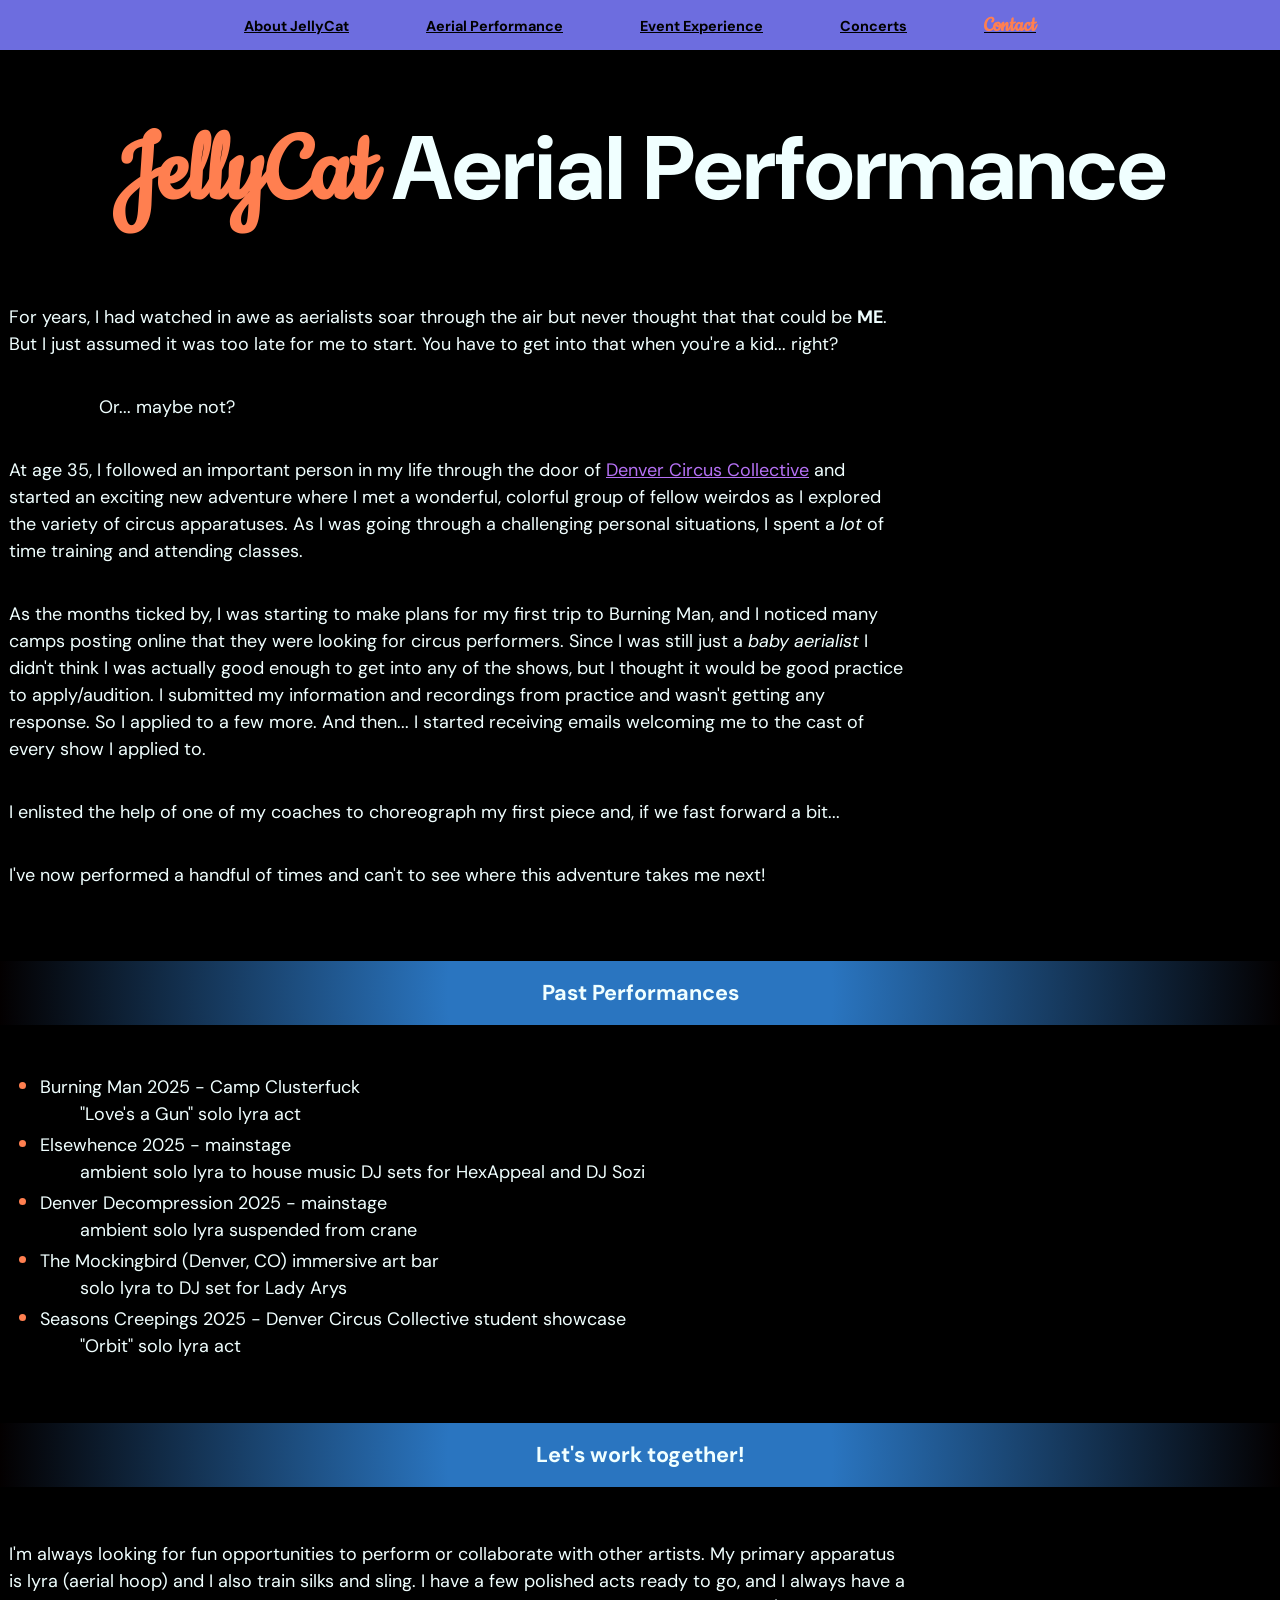
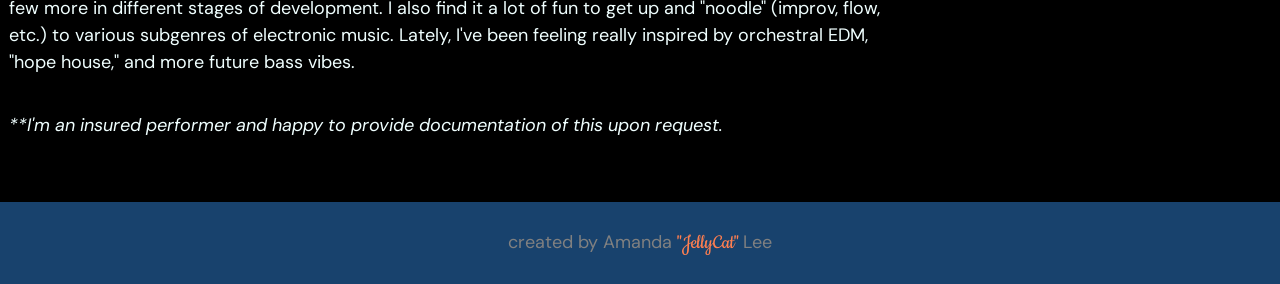
==== aerial.html @ fda6d0ae "changed aboutme.html to index.html" ====
<!DOCTYPE html>
<html lang="en">
<head>
    <meta charset="UTF-8">
    <meta name="viewport" content="width=device-width, initial-scale=1.0">
    <link rel="stylesheet" href="style.css">
    <link rel="preconnect" href="https://fonts.googleapis.com">
    <link rel="preconnect" href="https://fonts.gstatic.com" crossorigin>
    <link href="https://fonts.googleapis.com/css2?family=DM+Sans:ital,opsz,wght@0,9..40,100..1000;1,9..40,100..1000&display=swap" rel="stylesheet">
    <link rel="preconnect" href="https://fonts.googleapis.com">
    <link rel="preconnect" href="https://fonts.gstatic.com" crossorigin>
    <link href="https://fonts.googleapis.com/css2?family=Cookie&display=swap" rel="stylesheet">
    <title>JellyCat | Aerial/title></title>
</head>
<body>
    <header>
        <nav>
            <a href="./index.html">About JellyCat</a>
            <a href="./aerial.html">Aerial Performance</a>
            <a href="./events.html">Event Experience</a>
            <a href="./shows.html">Concerts</a>
            <a href="./contactme.html""><span>Contact</span></a>
        </nav>
    </header>
<main>
    <h1><span>JellyCat</span> Aerial Performance</h1>

    <p>For years, I had watched in awe as aerialists soar through the air but never thought that that could be <strong>ME</strong>. But I just assumed it was too late for me to start. You have to get into that when you're a kid... right?</p>
    <p style="text-indent:5rem">Or... maybe not?</p>
    <p>At age 35, I followed an important person in my life through the door of <a href="https://www.circuscollective.com/" target="_blank">Denver Circus Collective</a> and started an exciting new adventure where I met a wonderful, colorful group of fellow weirdos as I explored the variety of circus apparatuses. As I was going through a challenging personal situations, I spent a <em>lot</em> of time training and attending classes.</p>
    <p>As the months ticked by, I was starting to make plans for my first trip to Burning Man, and I noticed many camps posting online that they were looking for circus performers. Since I was still just a <em>baby aerialist</em> I didn't think I was actually good enough to get into any of the shows, but I thought it would be good practice to apply/audition. I submitted my information and recordings from practice and wasn't getting any response. So I applied to a few more. And then... I started receiving emails welcoming me to the cast of every show I applied to.</p>
    <p>I enlisted the help of one of my coaches to choreograph my first piece and, if we fast forward a bit...</p>
    <p>I've now performed a handful of times and can't to see where this adventure takes me next!</p>
    
    <custom-head>Past Performances</custom-head>
    <ul>
        <li>Burning Man 2025 - Camp Clusterfuck</li>
            <ul>"Love's a Gun" solo lyra act</ul>
        <li>Elsewhence 2025 - mainstage</li>
            <ul>ambient solo lyra to house music DJ sets for HexAppeal and DJ Sozi</ul>
        <li>Denver Decompression 2025 - mainstage</li>
            <ul>ambient solo lyra suspended from crane</ul>
        <li>The Mockingbird (Denver, CO) immersive art bar</li>
            <ul>solo lyra to DJ set for Lady Arys</ul>
        <li>Seasons Creepings 2025 - Denver Circus Collective student showcase</li>
            <ul>"Orbit" solo lyra act</ul>
    </ul>

    <custom-head>Let's work together!</custom-head>
    <p>I'm always looking for fun opportunities to perform or collaborate with other artists. My primary apparatus is lyra (aerial hoop) and I also train silks and sling. I have a few polished acts ready to go, and I always have a few more in different stages of development. I also find it a lot of fun to get up and "noodle" (improv, flow, etc.) to various subgenres of electronic music. Lately, I've been feeling really inspired by orchestral EDM, "hope house," and more future bass vibes.</p>
    <p><em>**I'm an insured performer and happy to provide documentation of this upon request.</em></p>
</main>

<footer>
    <p>created by Amanda <span>"JellyCat" </span>Lee</p>
</footer>
</body>
</html>
---- style.css ----
html{
    background-color: black;
    color: azure;
    text-align: center;
    font-family:"DM Sans", Geneva, Verdana, sans-serif;
    font-size: 18px;
    box-sizing: border-box;
}

body{
    width: 100%;
    margin: 0;
}

header{
    background-color:hsl(240, 64%, 65%);
    color: azure;
    display: flex;
    flex-flow: row wrap;
    padding: 0.7rem 0;
    justify-content: center;
    align-items: space-around;
    font-family:"DM Sans", Geneva, Verdana, sans-serif;
    font-size: 1rem;
    width: 100%;
}

header span{
    font-size:1.3rem;
}

h1{
    text-align: center;
    font-size: 5rem;
}

h4{
    text-align: center;
    font-size: 1.2rem;
}

p{
    padding: 0.5rem;
    width: 70%;
    text-align: left;
    line-height: 1.5rem;
}

custom-head{
    text-align: center;
    background: #2A75C0;
    background: radial-gradient(circle, rgba(42, 117, 192, 1) 30%, rgba(3, 0, 0, 1) 100%);
    width: 100%;
    padding: 1rem 0;
    display: inline-block;
    font-weight: bold;
    font-size:larger;
    margin-top: 2.5rem;
    margin-bottom: 1.5rem;
}

table{
    border: 2px solid white;
    background-color:hsl(248, 33%, 35%);
    position:relative;
    left: 15%;
    width: 70%;
    padding: 0.5rem;
    margin-top: 1.2rem;
    margin-bottom: 1.6rem;
    line-height:1.5;
    border-radius: 3em;
    border-spacing: 0;
    vertical-align: middle;
    text-align: center;
    box-shadow: inset;
}

span{
    color:coral;
    font-family: "Cookie";
    font-size: larger;
}

ul{
    text-align: left;
    line-height: 1.5;
}

li::marker{
    color:coral;
    font-size: 1.2rem;
}

.upcoming{
    background: #c930c2;
    background: radial-gradient(circle, rgba(201, 48, 194, 1) 30%, rgba(3, 0, 0, 1) 100%);
}

#upcoming{
    background-color:hsl(218, 40%,40%);
}

.tableheading{
    font-weight: bold;
    font-size: 1.5rem;
    line-height: 2rem;
}

/* Link Styling */
nav a{
    margin: 0 2rem;
    font-size: 0.8rem;
    color:black;
    font-weight: bold;
}

nav a:hover{
    color:white;
}

.secondarynav a{
    color:hsl(248, 53%, 48%);
    font-weight:bold;
    font-size: 1.2rem;
    margin-bottom: 3rem;
    text-align: center;
    margin: 0 1.5rem 0 2.25rem}

a {
    color:hsl(271, 86%, 70%);
    text-decoration: underline;
}
a:hover{
    color: coral;
    text-decoration: none;
}

/* Form Styling */
input{
    width: 50%;
    padding: 0.75rem 1.2rem;
    margin: 0.5rem 0;
    box-sizing: border-box;
    border: 2px solid hsl(16, 100%, 66%);
    border-radius: 0.25rem;
    background-color: #d5d5f6;
}

textarea{
    width: 50%;
    padding: 0.75rem 1.2rem;
    margin: 0.5rem 0;
    box-sizing: border-box;
    border: 2px solid coral;
    border-radius: 0.25rem;
    background-color: hsl(240, 64%, 90%);
}

button{
    background-color: coral;
    color: white;
    font-size: large;
    border-radius: 0.5rem;
    padding: 0.5rem 1rem 0.5rem 1rem;
    border: none;
    cursor: pointer;
}

/* Footer Styling */
footer{
    display: inline-flex;
    justify-content: center;
    text-align: center;
    color: gray;
    margin: 2rem 0 0 0;
    padding: 0;
    background-color: hsl(210, 64%, 26%);
    width: 100%;
}

footer p{
    text-align: center;
}

/* @media only screen and (max-width:768px){
    p{
        text-align: center}
} */
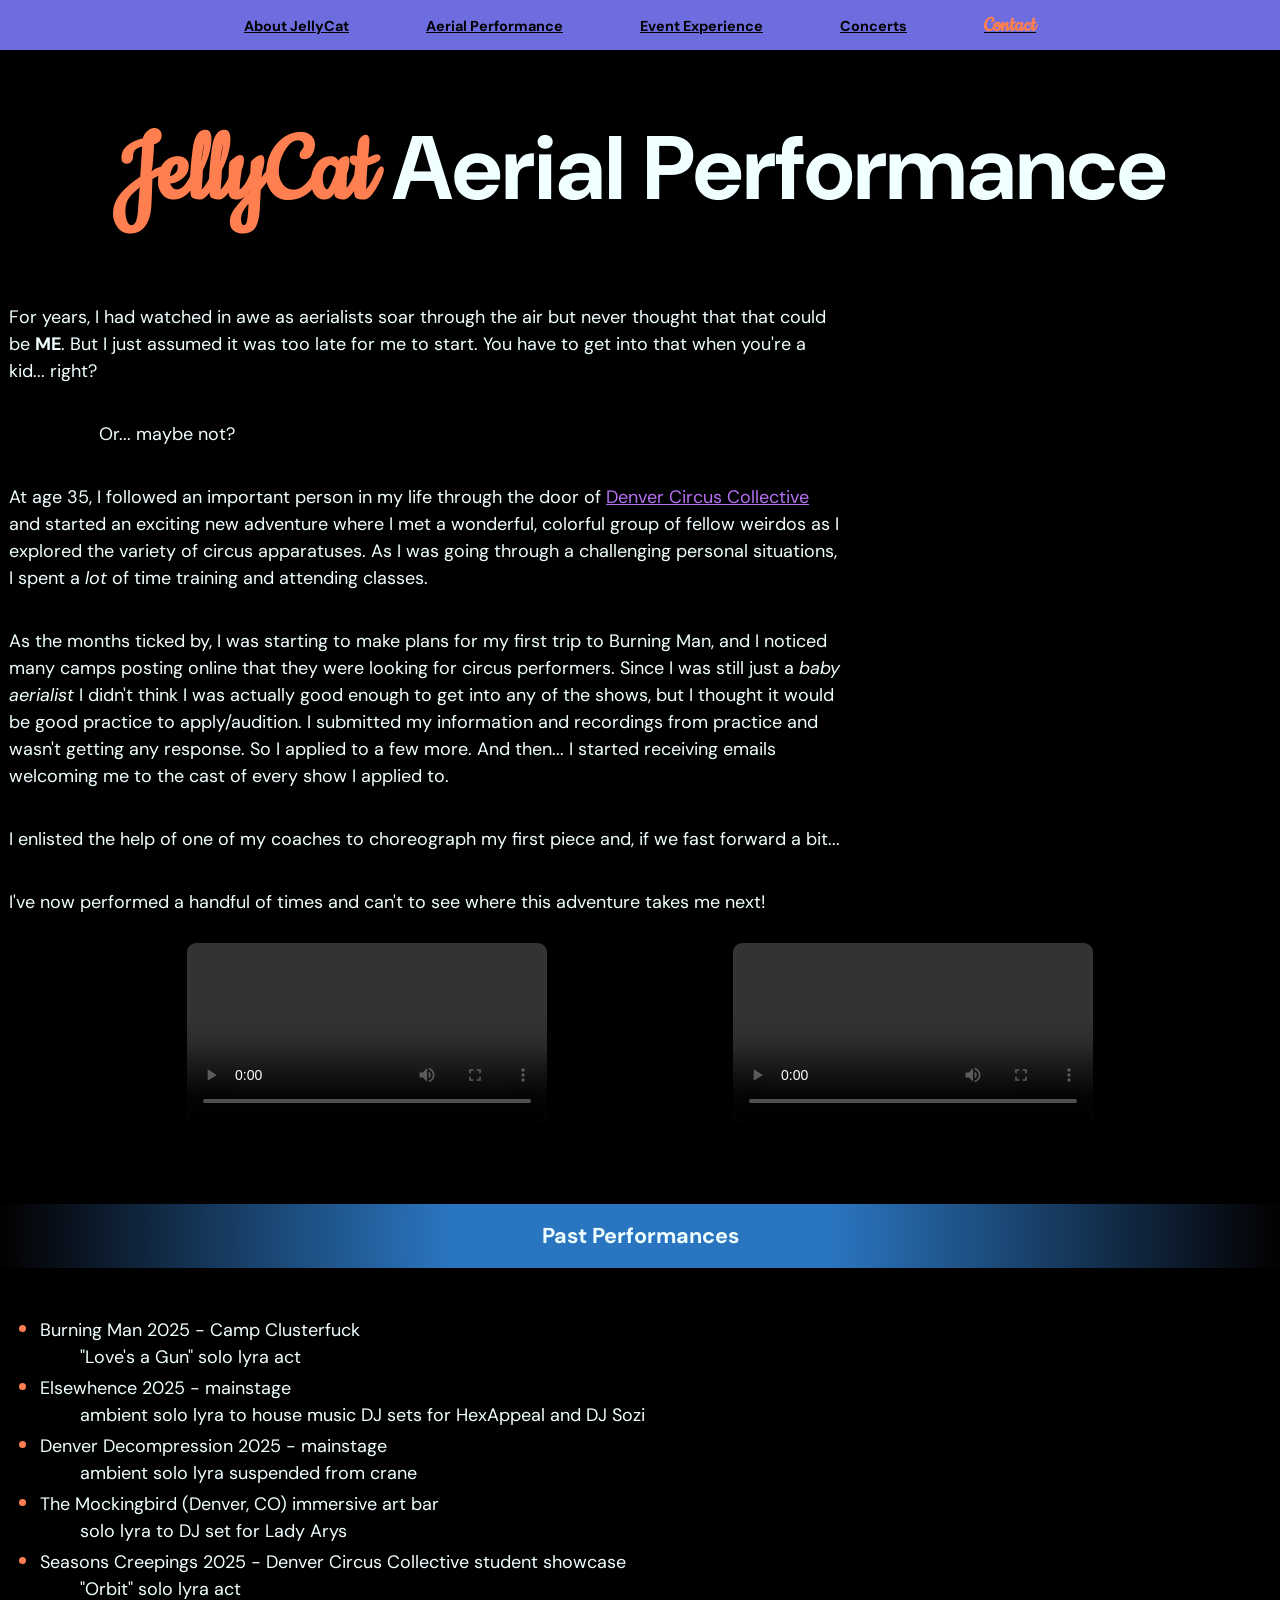
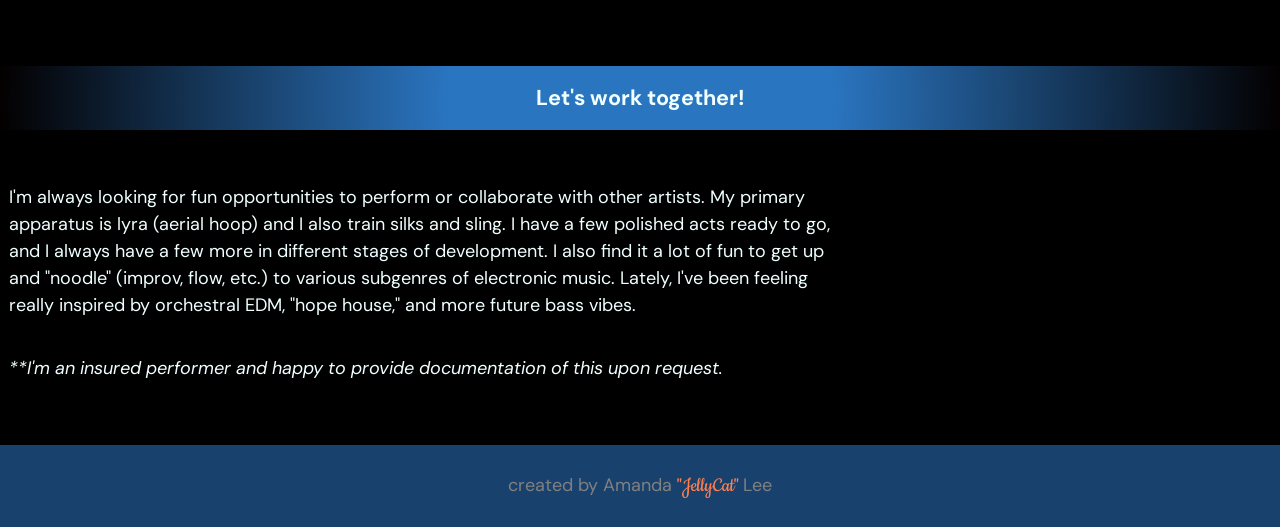
==== commit 2f8a7429: "upload jellycaticon.png and changed some CSS" ====
--- a/aerial.html
+++ b/aerial.html
@@ -10,7 +10,7 @@
     <link rel="preconnect" href="https://fonts.googleapis.com">
     <link rel="preconnect" href="https://fonts.gstatic.com" crossorigin>
     <link href="https://fonts.googleapis.com/css2?family=Cookie&display=swap" rel="stylesheet">
-    <title>JellyCat | Aerial/title></title>
+    <title>JellyCat | Aerial</title>
 </head>
 <body>
     <header>
@@ -31,7 +31,11 @@
     <p>As the months ticked by, I was starting to make plans for my first trip to Burning Man, and I noticed many camps posting online that they were looking for circus performers. Since I was still just a <em>baby aerialist</em> I didn't think I was actually good enough to get into any of the shows, but I thought it would be good practice to apply/audition. I submitted my information and recordings from practice and wasn't getting any response. So I applied to a few more. And then... I started receiving emails welcoming me to the cast of every show I applied to.</p>
     <p>I enlisted the help of one of my coaches to choreograph my first piece and, if we fast forward a bit...</p>
     <p>I've now performed a handful of times and can't to see where this adventure takes me next!</p>
-    
+    <div class="media">
+    <video controls src="https://drive.google.com/file/d/1CRTXk4Q0MbMvppc7LiObBzOSIE3KUD3l/view?usp=drive_link" alt="Seasons Creepings, DCC Student Showcase December 2025"></video>
+    <video controls src="https://drive.google.com/file/d/1o-ersolg9jruT3BYv-Esyh5R3SxmkYUt/view?usp=drive_link" alt="Love's A Gun, Burning Man 2025"></video>
+    </div>
+
     <custom-head>Past Performances</custom-head>
     <ul>
         <li>Burning Man 2025 - Camp Clusterfuck</li>
--- a/style.css
+++ b/style.css
@@ -5,6 +5,8 @@
     font-family:"DM Sans", Geneva, Verdana, sans-serif;
     font-size: 18px;
     box-sizing: border-box;
+    display: flex;
+    justify-content: space-evenly;
 }
 
 body{
@@ -41,7 +43,7 @@
 
 p{
     padding: 0.5rem;
-    width: 70%;
+    width: 65%;
     text-align: left;
     line-height: 1.5rem;
 }
@@ -76,6 +78,18 @@
     box-shadow: inset;
 }
 
+video{
+    width: 20rem;
+    border-radius: 0.5rem;
+    box-shadow: 0 4px 8px rgba(0,0,0,0.5);
+}
+
+.media{
+    display: flex;
+    justify-content: space-evenly;
+    margin-bottom: 2rem;
+}
+
 span{
     color:coral;
     font-family: "Cookie";
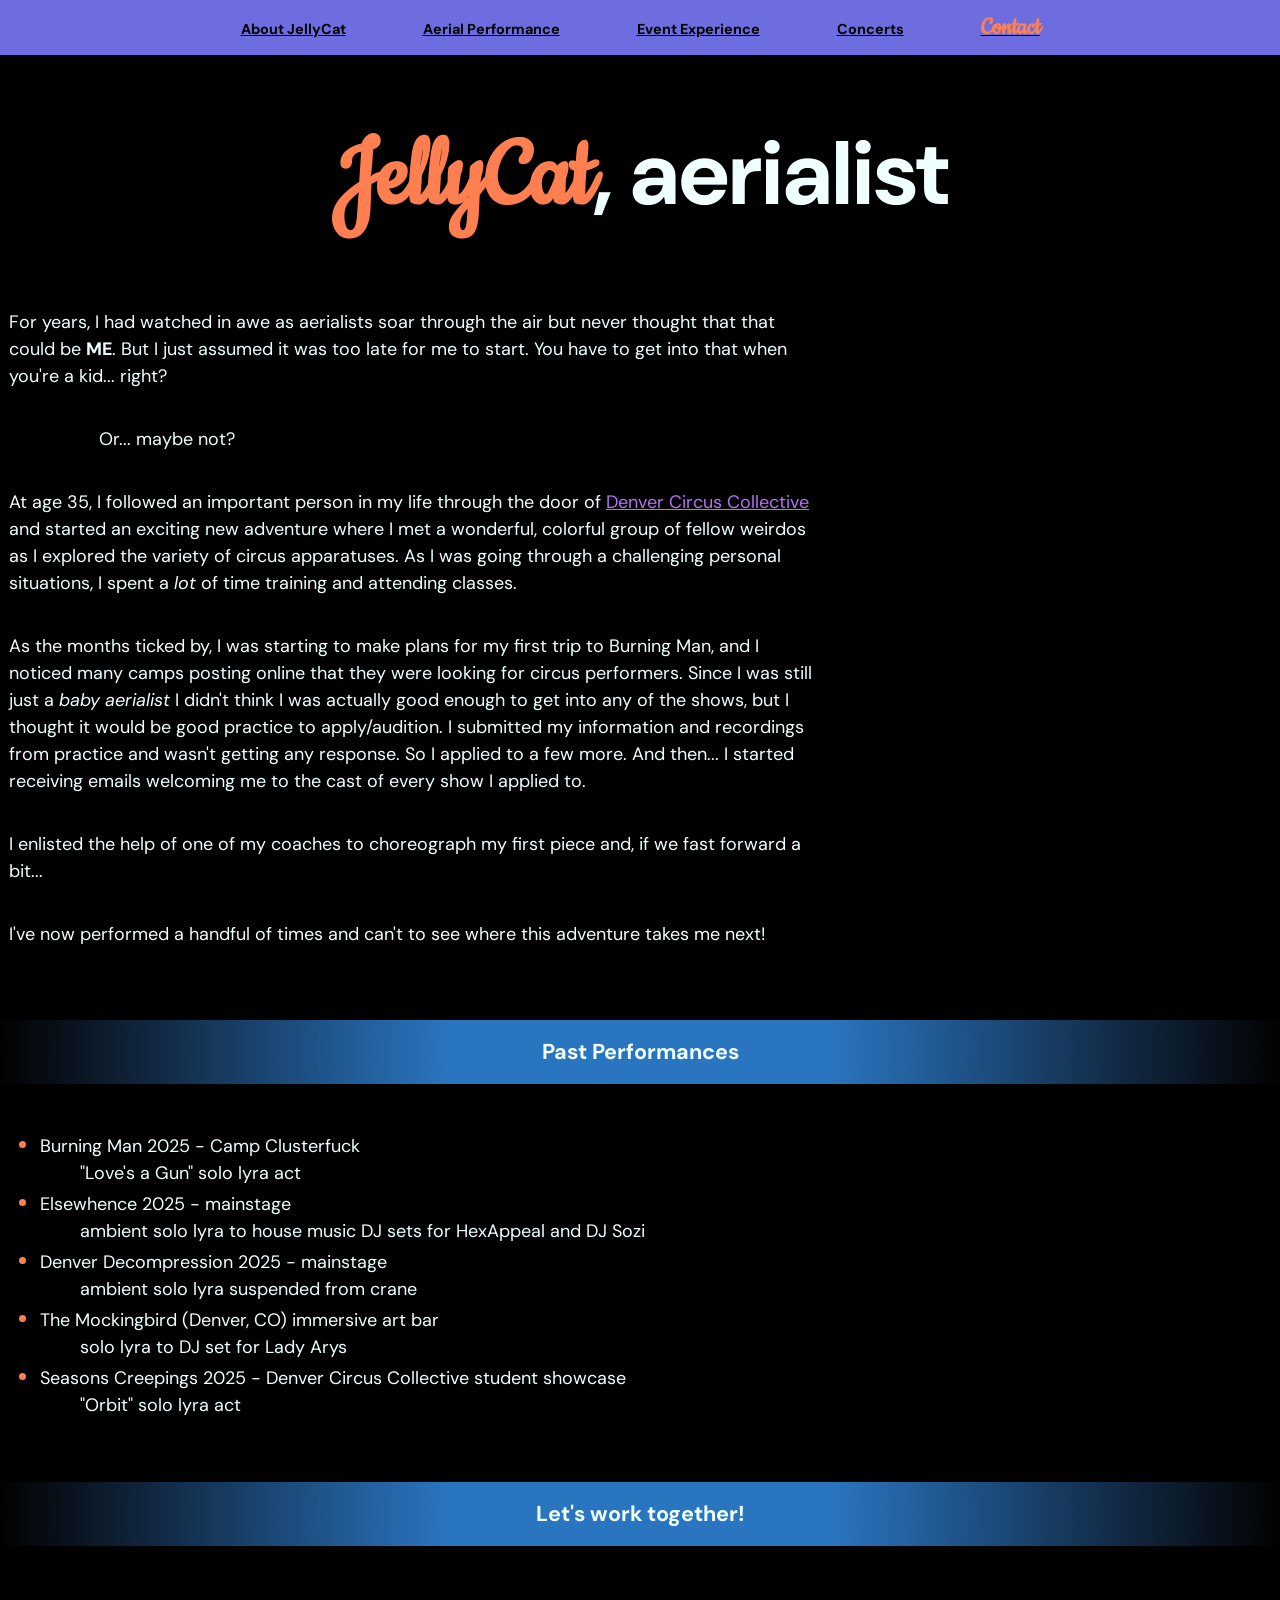
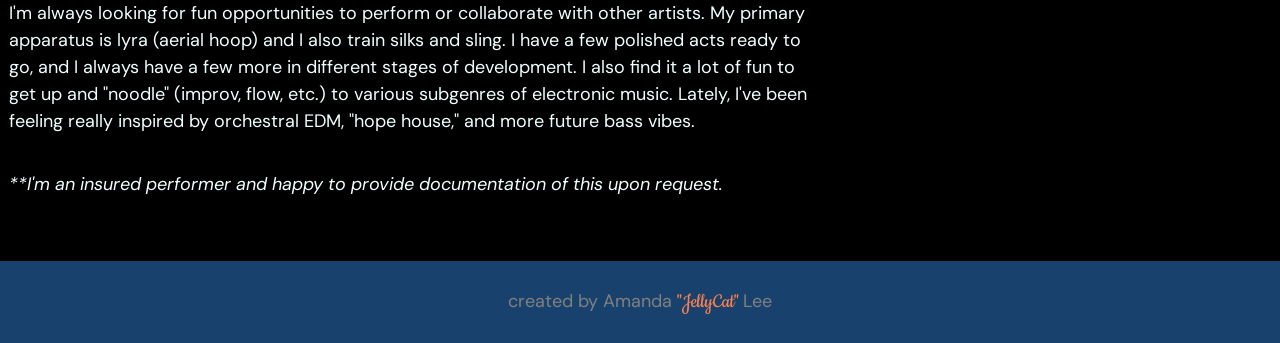
==== commit b143e7bb: "update shows.html and aerial.html, add css media query for small screens" ====
--- a/aerial.html
+++ b/aerial.html
@@ -23,7 +23,7 @@
         </nav>
     </header>
 <main>
-    <h1><span>JellyCat</span> Aerial Performance</h1>
+    <h1><span>JellyCat</span>, aerialist</h1>
 
     <p>For years, I had watched in awe as aerialists soar through the air but never thought that that could be <strong>ME</strong>. But I just assumed it was too late for me to start. You have to get into that when you're a kid... right?</p>
     <p style="text-indent:5rem">Or... maybe not?</p>
@@ -31,10 +31,6 @@
     <p>As the months ticked by, I was starting to make plans for my first trip to Burning Man, and I noticed many camps posting online that they were looking for circus performers. Since I was still just a <em>baby aerialist</em> I didn't think I was actually good enough to get into any of the shows, but I thought it would be good practice to apply/audition. I submitted my information and recordings from practice and wasn't getting any response. So I applied to a few more. And then... I started receiving emails welcoming me to the cast of every show I applied to.</p>
     <p>I enlisted the help of one of my coaches to choreograph my first piece and, if we fast forward a bit...</p>
     <p>I've now performed a handful of times and can't to see where this adventure takes me next!</p>
-    <div class="media">
-    <video controls src="https://drive.google.com/file/d/1CRTXk4Q0MbMvppc7LiObBzOSIE3KUD3l/view?usp=drive_link" alt="Seasons Creepings, DCC Student Showcase December 2025"></video>
-    <video controls src="https://drive.google.com/file/d/1o-ersolg9jruT3BYv-Esyh5R3SxmkYUt/view?usp=drive_link" alt="Love's A Gun, Burning Man 2025"></video>
-    </div>
 
     <custom-head>Past Performances</custom-head>
     <ul>
--- a/style.css
+++ b/style.css
@@ -1,12 +1,14 @@
+/* Prevent overflow everywhere */
+*, *::before, *::after {
+    box-sizing: border-box;
+}
+
 html{
     background-color: black;
     color: azure;
     text-align: center;
     font-family:"DM Sans", Geneva, Verdana, sans-serif;
     font-size: 18px;
-    box-sizing: border-box;
-    display: flex;
-    justify-content: space-evenly;
 }
 
 body{
@@ -28,7 +30,7 @@
 }
 
 header span{
-    font-size:1.3rem;
+    font-size:1.5rem;
 }
 
 h1{
@@ -197,7 +199,76 @@
     text-align: center;
 }
 
-/* @media only screen and (max-width:768px){
+/* =========================
+   MOBILE STYLES
+   ========================= */
+
+@media screen and (max-width: 768px){
+
+    /* Prevent giant headings */
+    h1{
+        font-size: 1.2 rem;
+        padding: 0 10px;
+    }
+
+    h4{
+        font-size: 0.75rem;
+        padding: 0 12px;
+    }
+
+    /* Full width readable text */
     p{
-        text-align: center}
-} */+        width: 100%;
+        max-width: 100%;
+        padding: 0.75rem 14px;
+        margin: 0 auto;
+    }
+
+    /* Header stacks nicely */
+    header{
+        flex-direction: column;
+        padding: 0.6rem 0.9rem;
+    }
+
+    nav a{
+        display: block;
+        margin: 8px 0;
+        font-size: 1rem;
+    }
+
+    /* Secondary nav links wrap */
+    .secondarynav a{
+        display: block;
+        margin: 8px 0;
+    }
+
+    /* Fix table overflow */
+    table{
+        position: static;
+        width: 100%;
+        left: 0;
+        border-radius: 1rem;
+        font-size: 0.9rem;
+    }
+
+    /* Forms usable on phones */
+    input,
+    textarea{
+        width: 100%;
+    }
+
+    button{
+        width: 100%;
+        padding: 0.9rem;
+        font-size: 1.1rem;
+    }
+
+    /* Lists padding */
+    ul{
+        padding: 0 18px;
+    }
+
+    footer{
+        padding: 1rem;
+    }
+}
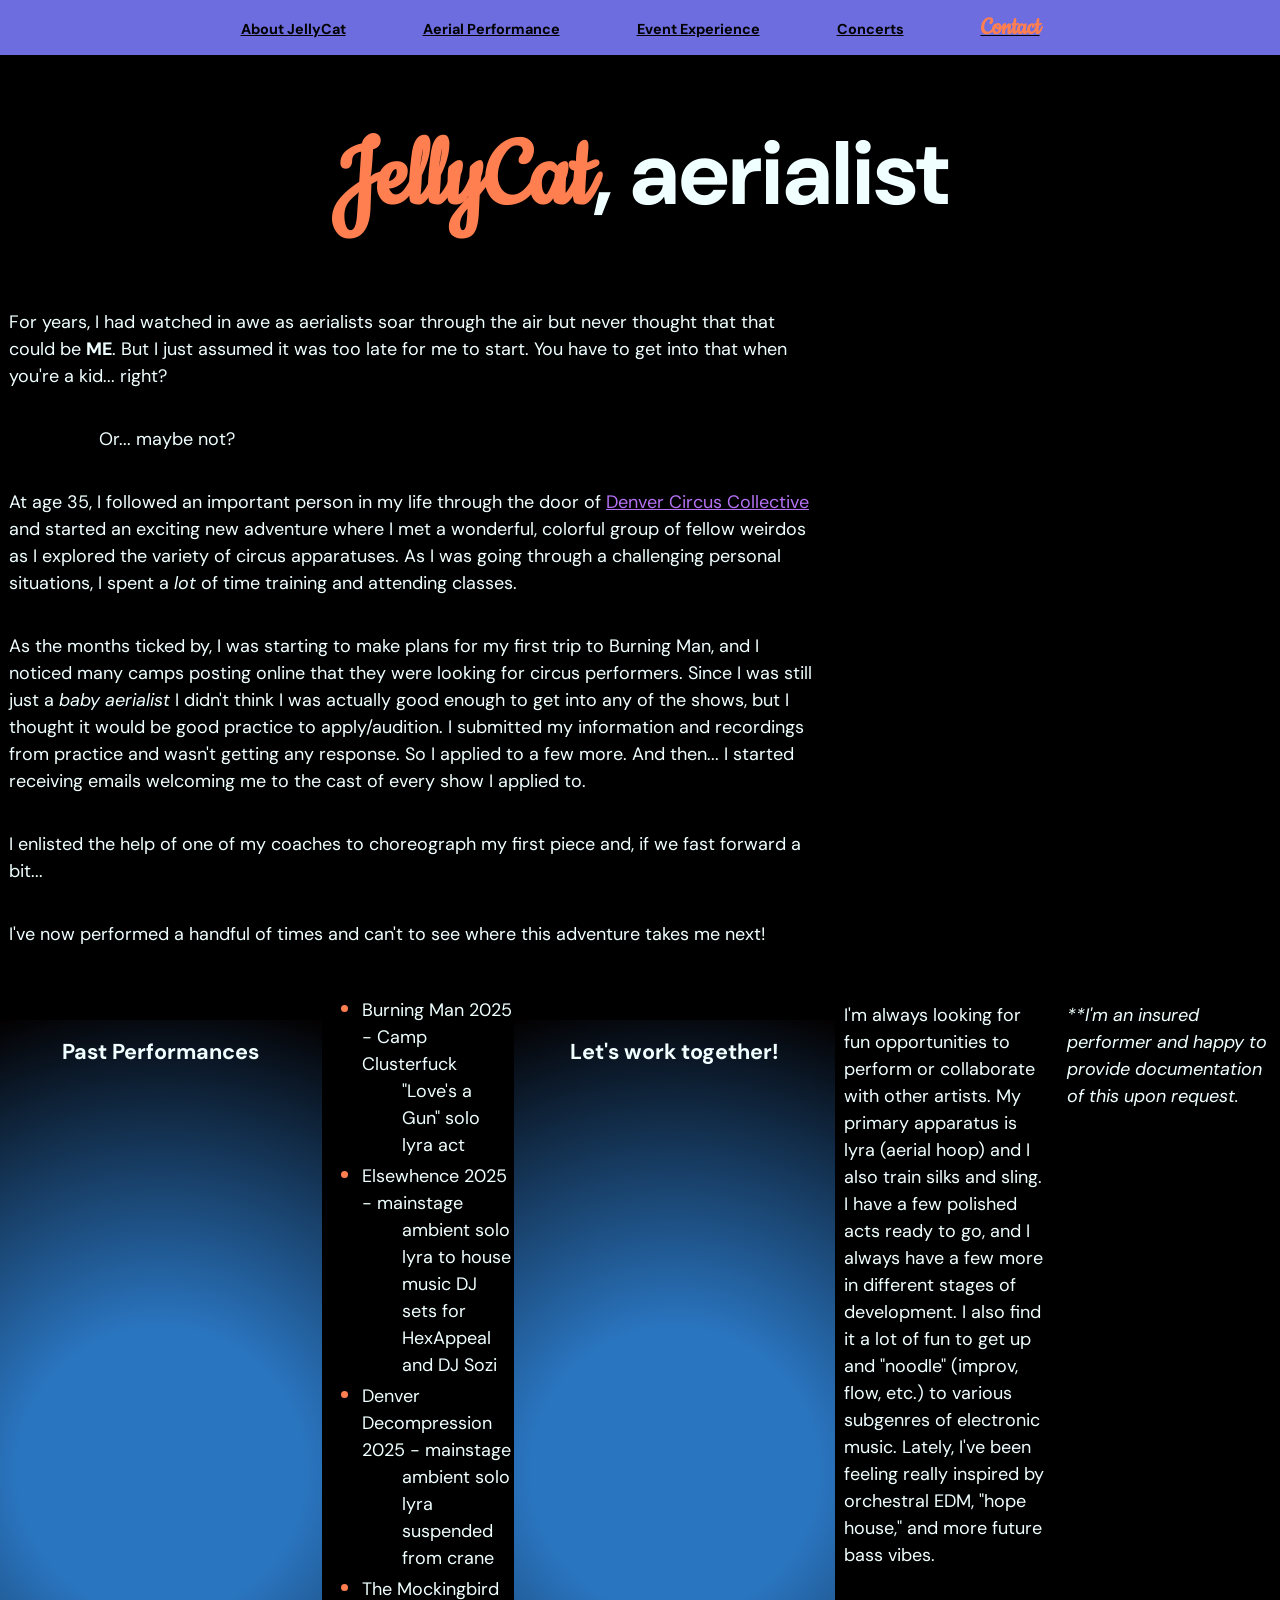
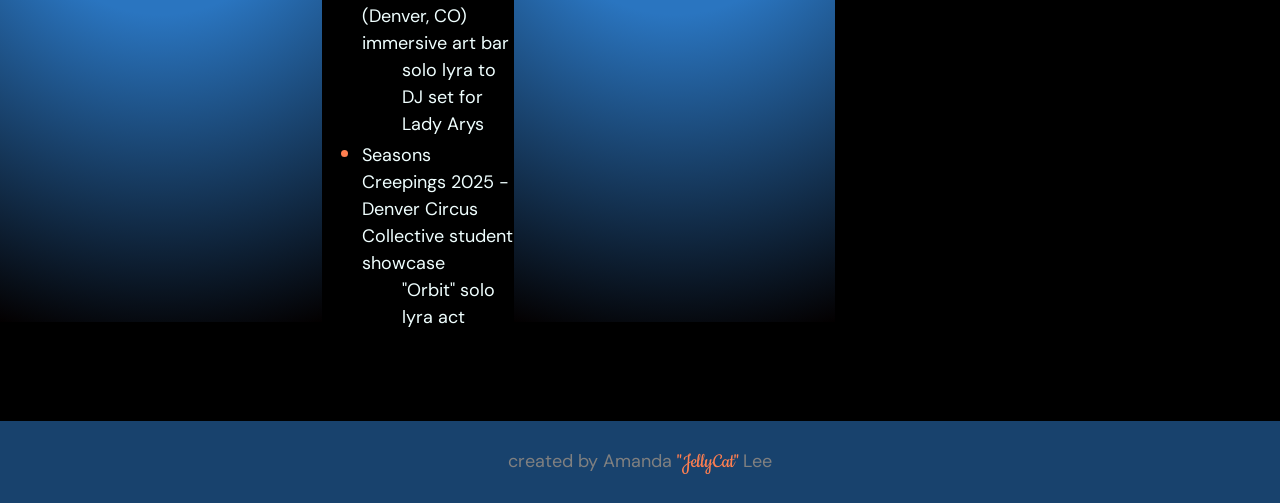
==== commit 603c0ae0: "update shows.html and aerial.html, add css media query for small screens" ====
--- a/aerial.html
+++ b/aerial.html
@@ -31,6 +31,10 @@
     <p>As the months ticked by, I was starting to make plans for my first trip to Burning Man, and I noticed many camps posting online that they were looking for circus performers. Since I was still just a <em>baby aerialist</em> I didn't think I was actually good enough to get into any of the shows, but I thought it would be good practice to apply/audition. I submitted my information and recordings from practice and wasn't getting any response. So I applied to a few more. And then... I started receiving emails welcoming me to the cast of every show I applied to.</p>
     <p>I enlisted the help of one of my coaches to choreograph my first piece and, if we fast forward a bit...</p>
     <p>I've now performed a handful of times and can't to see where this adventure takes me next!</p>
+    <div class="media">
+    <!-- <video controls src="https://drive.google.com/file/d/1CRTXk4Q0MbMvppc7LiObBzOSIE3KUD3l/view?usp=drive_link" alt="Seasons Creepings, DCC Student Showcase December 2025"></video>
+    <video controls src="https://drive.google.com/file/d/1o-ersolg9jruT3BYv-Esyh5R3SxmkYUt/view?usp=drive_link" alt="Love's A Gun, Burning Man 2025"></video>
+    </div> -->
 
     <custom-head>Past Performances</custom-head>
     <ul>
--- a/style.css
+++ b/style.css
@@ -242,6 +242,18 @@
         margin: 8px 0;
     }
 
+    /* Media (videos/images) stack vertically */
+    .media{
+        flex-direction: column;
+        align-items: center;
+        gap: 1rem;
+    }
+
+    video{
+        width: 95%;
+        max-width: 420px;
+    }
+
     /* Fix table overflow */
     table{
         position: static;
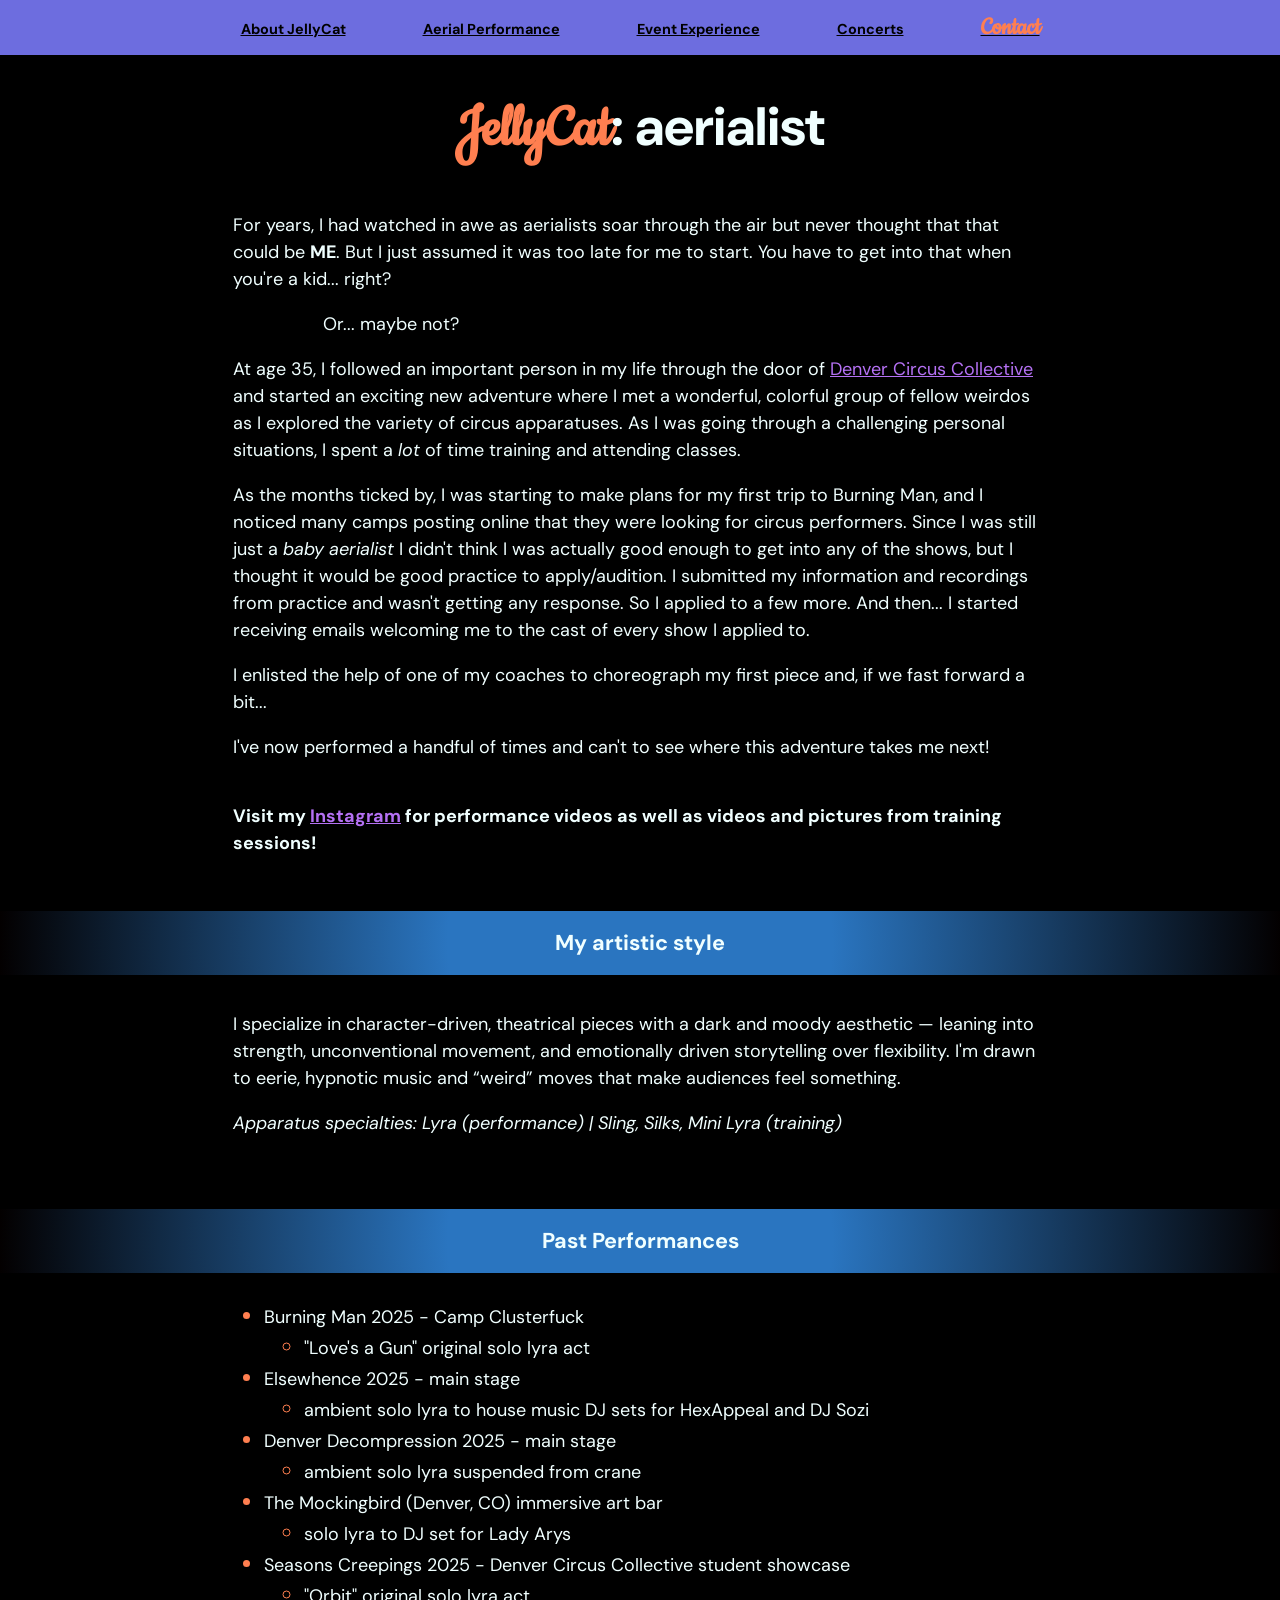
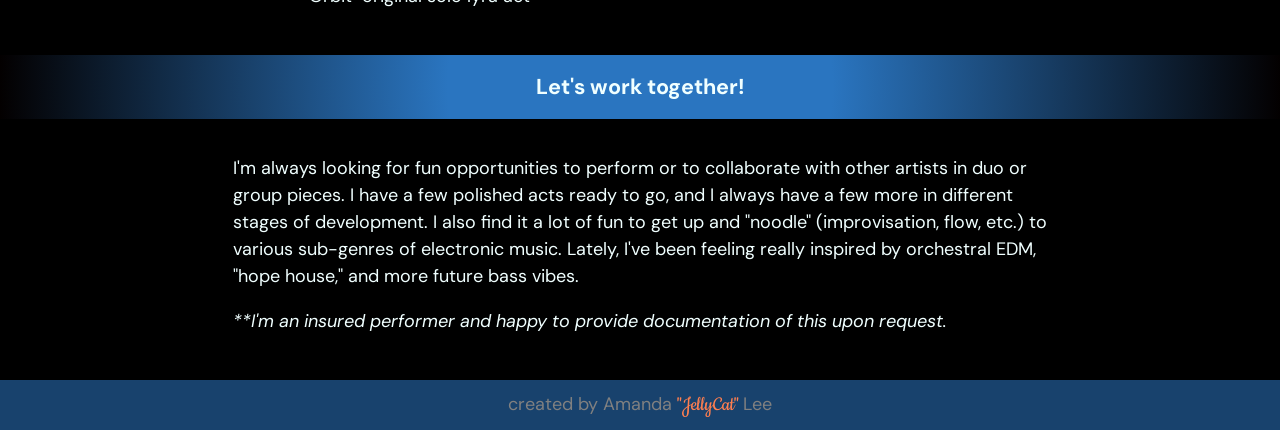
==== commit 32910763: "revise content on all pages and fix css styling for desktop and small screens" ====
--- a/aerial.html
+++ b/aerial.html
@@ -23,7 +23,7 @@
         </nav>
     </header>
 <main>
-    <h1><span>JellyCat</span>, aerialist</h1>
+    <h1><span>JellyCat</span>: aerialist</h1>
 
     <p>For years, I had watched in awe as aerialists soar through the air but never thought that that could be <strong>ME</strong>. But I just assumed it was too late for me to start. You have to get into that when you're a kid... right?</p>
     <p style="text-indent:5rem">Or... maybe not?</p>
@@ -31,27 +31,30 @@
     <p>As the months ticked by, I was starting to make plans for my first trip to Burning Man, and I noticed many camps posting online that they were looking for circus performers. Since I was still just a <em>baby aerialist</em> I didn't think I was actually good enough to get into any of the shows, but I thought it would be good practice to apply/audition. I submitted my information and recordings from practice and wasn't getting any response. So I applied to a few more. And then... I started receiving emails welcoming me to the cast of every show I applied to.</p>
     <p>I enlisted the help of one of my coaches to choreograph my first piece and, if we fast forward a bit...</p>
     <p>I've now performed a handful of times and can't to see where this adventure takes me next!</p>
-    <div class="media">
-    <!-- <video controls src="https://drive.google.com/file/d/1CRTXk4Q0MbMvppc7LiObBzOSIE3KUD3l/view?usp=drive_link" alt="Seasons Creepings, DCC Student Showcase December 2025"></video>
-    <video controls src="https://drive.google.com/file/d/1o-ersolg9jruT3BYv-Esyh5R3SxmkYUt/view?usp=drive_link" alt="Love's A Gun, Burning Man 2025"></video>
-    </div> -->
+    <br>
+    <p><strong>Visit my <a href="https://www.instagram.com/jellycat.aerial/" target="_blank">Instagram</a> for performance videos as well as videos and pictures from training sessions!</strong></p>
+
+    <custom-head>My artistic style</custom-head>
+    <p>I specialize in character-driven, theatrical pieces with a dark and moody aesthetic — leaning into strength, unconventional movement, and emotionally driven storytelling over flexibility. I'm drawn to eerie, hypnotic music and “weird” moves that make audiences feel something.</p>
+    <p><i>Apparatus specialties: Lyra (performance)  |  Sling, Silks, Mini Lyra (training)</i></p>
+</p>
 
     <custom-head>Past Performances</custom-head>
     <ul>
         <li>Burning Man 2025 - Camp Clusterfuck</li>
-            <ul>"Love's a Gun" solo lyra act</ul>
-        <li>Elsewhence 2025 - mainstage</li>
-            <ul>ambient solo lyra to house music DJ sets for HexAppeal and DJ Sozi</ul>
-        <li>Denver Decompression 2025 - mainstage</li>
-            <ul>ambient solo lyra suspended from crane</ul>
+            <ul><li>"Love's a Gun" original solo lyra act</li></ul>
+        <li>Elsewhence 2025 - main stage</li>
+            <ul><li>ambient solo lyra to house music DJ sets for HexAppeal and DJ Sozi</li></ul>
+        <li>Denver Decompression 2025 - main stage</li>
+            <ul><li>ambient solo lyra suspended from crane</li></ul>
         <li>The Mockingbird (Denver, CO) immersive art bar</li>
-            <ul>solo lyra to DJ set for Lady Arys</ul>
+            <ul><li>solo lyra to DJ set for Lady Arys</li></ul>
         <li>Seasons Creepings 2025 - Denver Circus Collective student showcase</li>
-            <ul>"Orbit" solo lyra act</ul>
+            <ul><li>"Orbit" original solo lyra act</li></ul>
     </ul>
 
     <custom-head>Let's work together!</custom-head>
-    <p>I'm always looking for fun opportunities to perform or collaborate with other artists. My primary apparatus is lyra (aerial hoop) and I also train silks and sling. I have a few polished acts ready to go, and I always have a few more in different stages of development. I also find it a lot of fun to get up and "noodle" (improv, flow, etc.) to various subgenres of electronic music. Lately, I've been feeling really inspired by orchestral EDM, "hope house," and more future bass vibes.</p>
+    <p>I'm always looking for fun opportunities to perform or to collaborate with other artists in duo or group pieces. I have a few polished acts ready to go, and I always have a few more in different stages of development. I also find it a lot of fun to get up and "noodle" (improvisation, flow, etc.) to various sub-genres of electronic music. Lately, I've been feeling really inspired by orchestral EDM, "hope house," and more future bass vibes.</p>
     <p><em>**I'm an insured performer and happy to provide documentation of this upon request.</em></p>
 </main>
 
--- a/style.css
+++ b/style.css
@@ -3,6 +3,7 @@
     box-sizing: border-box;
 }
 
+
 html{
     background-color: black;
     color: azure;
@@ -14,6 +15,13 @@
 body{
     width: 100%;
     margin: 0;
+    min-height: 100vh;
+    display: flex;
+    flex-direction: column;
+}
+
+main{
+    flex: 1;
 }
 
 header{
@@ -35,7 +43,7 @@
 
 h1{
     text-align: center;
-    font-size: 5rem;
+    font-size: 3rem;
 }
 
 h4{
@@ -47,7 +55,8 @@
     padding: 0.5rem;
     width: 65%;
     text-align: left;
-    line-height: 1.5rem;
+    margin: 0 auto;
+    line-height: 1.5;
 }
 
 custom-head{
@@ -63,33 +72,22 @@
     margin-bottom: 1.5rem;
 }
 
+.table-wrapper {
+    width: 100%;
+    overflow-x: auto;
+}
+
 table{
     border: 2px solid white;
     background-color:hsl(248, 33%, 35%);
-    position:relative;
-    left: 15%;
     width: 70%;
     padding: 0.5rem;
-    margin-top: 1.2rem;
-    margin-bottom: 1.6rem;
+    margin: 1.5rem auto;
     line-height:1.5;
     border-radius: 3em;
     border-spacing: 0;
     vertical-align: middle;
     text-align: center;
-    box-shadow: inset;
-}
-
-video{
-    width: 20rem;
-    border-radius: 0.5rem;
-    box-shadow: 0 4px 8px rgba(0,0,0,0.5);
-}
-
-.media{
-    display: flex;
-    justify-content: space-evenly;
-    margin-bottom: 2rem;
 }
 
 span{
@@ -101,6 +99,14 @@
 ul{
     text-align: left;
     line-height: 1.5;
+    width: 65%;
+    text-align: left;
+    margin: 0 auto;
+}
+
+ul ul {
+    width: 100%;
+    margin: 0;
 }
 
 li::marker{
@@ -120,7 +126,7 @@
 .tableheading{
     font-weight: bold;
     font-size: 1.5rem;
-    line-height: 2rem;
+    line-height: 2;
 }
 
 /* Link Styling */
@@ -181,11 +187,12 @@
     padding: 0.5rem 1rem 0.5rem 1rem;
     border: none;
     cursor: pointer;
+    width: 10%;
 }
 
 /* Footer Styling */
 footer{
-    display: inline-flex;
+    display: flex;
     justify-content: center;
     text-align: center;
     color: gray;
@@ -204,11 +211,12 @@
    ========================= */
 
 @media screen and (max-width: 768px){
-
+    
     /* Prevent giant headings */
     h1{
-        font-size: 1.2 rem;
+        font-size: 2.5rem;
         padding: 0 10px;
+        margin: 2rem auto 1rem auto;
     }
 
     h4{
@@ -240,18 +248,6 @@
     .secondarynav a{
         display: block;
         margin: 8px 0;
-    }
-
-    /* Media (videos/images) stack vertically */
-    .media{
-        flex-direction: column;
-        align-items: center;
-        gap: 1rem;
-    }
-
-    video{
-        width: 95%;
-        max-width: 420px;
     }
 
     /* Fix table overflow */
@@ -266,19 +262,22 @@
     /* Forms usable on phones */
     input,
     textarea{
-        width: 100%;
+        width: 80%;
     }
 
     button{
-        width: 100%;
-        padding: 0.9rem;
-        font-size: 1.1rem;
-    }
-
-    /* Lists padding */
-    ul{
-        padding: 0 18px;
-    }
+        width: 50%;
+        padding: 0.3rem 0.2rem;
+        font-size: 0.9rem;
+    }
+
+    /* Lists */
+ul {
+    padding: 0 18px;
+    margin-left: 0.5rem;
+    max-width: 100%;
+    width: 100%;
+}
 
     footer{
         padding: 1rem;
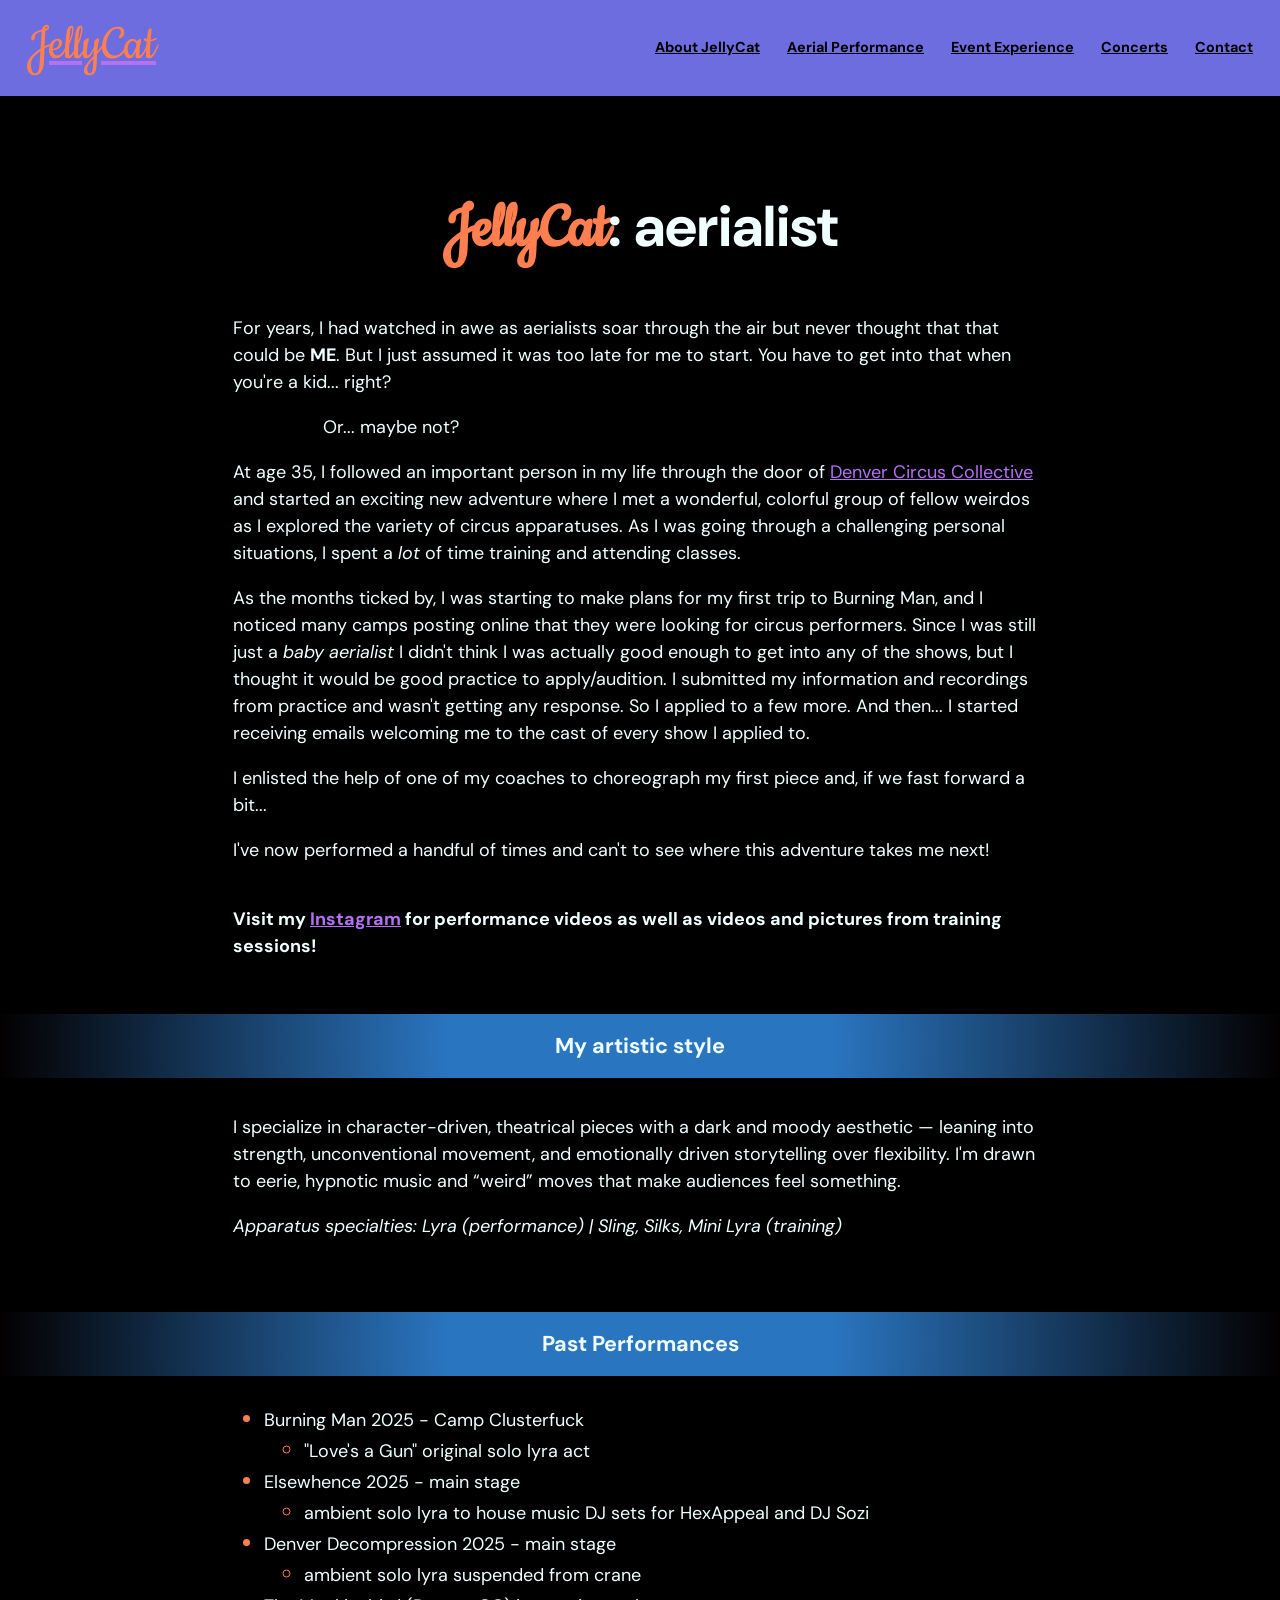
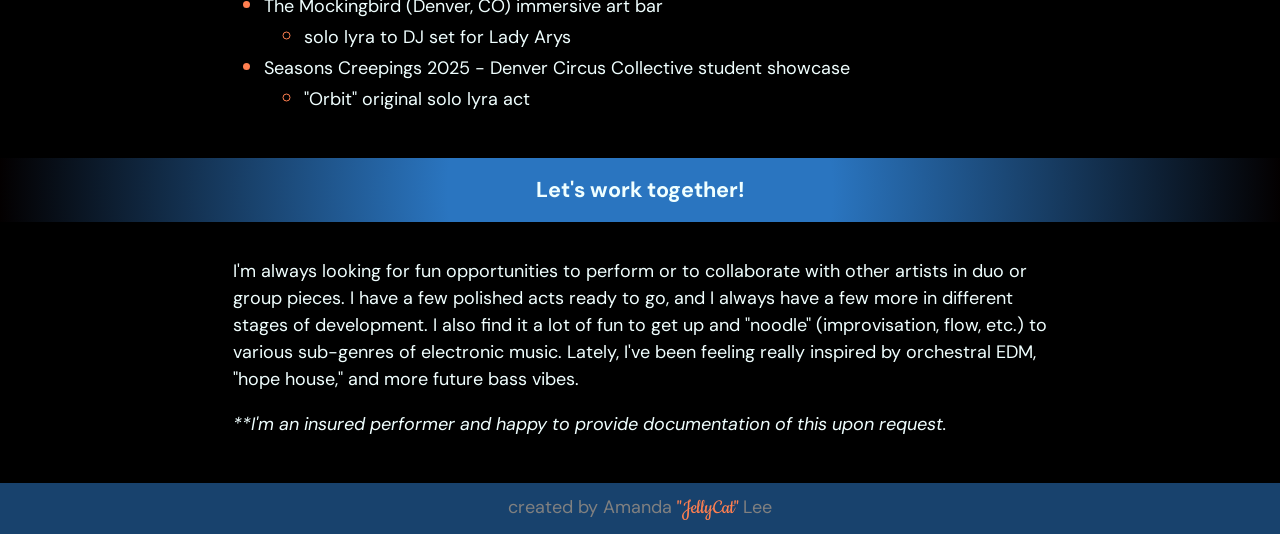
==== commit 44c5f4cd: "reformat nav with logo, accessibility improvements, CSS variables" ====
--- a/aerial.html
+++ b/aerial.html
@@ -14,12 +14,15 @@
 </head>
 <body>
     <header>
+        <a class="logo" href="./index.html"><span>JellyCat</span></a>
         <nav>
-            <a href="./index.html">About JellyCat</a>
-            <a href="./aerial.html">Aerial Performance</a>
-            <a href="./events.html">Event Experience</a>
-            <a href="./shows.html">Concerts</a>
-            <a href="./contactme.html""><span>Contact</span></a>
+            <ul>
+                <a href="./index.html">About JellyCat</a>
+                <a href="./aerial.html">Aerial Performance</a>
+                <a href="./events.html">Event Experience</a>
+                <a href="./shows.html">Concerts</a>
+                <a href="./contactme.html"">Contact</a>
+            </ul>
         </nav>
     </header>
 <main>
@@ -34,12 +37,12 @@
     <br>
     <p><strong>Visit my <a href="https://www.instagram.com/jellycat.aerial/" target="_blank">Instagram</a> for performance videos as well as videos and pictures from training sessions!</strong></p>
 
-    <custom-head>My artistic style</custom-head>
+    <h2>My artistic style</h2>
     <p>I specialize in character-driven, theatrical pieces with a dark and moody aesthetic — leaning into strength, unconventional movement, and emotionally driven storytelling over flexibility. I'm drawn to eerie, hypnotic music and “weird” moves that make audiences feel something.</p>
     <p><i>Apparatus specialties: Lyra (performance)  |  Sling, Silks, Mini Lyra (training)</i></p>
 </p>
 
-    <custom-head>Past Performances</custom-head>
+    <h2>Past Performances</h2>
     <ul>
         <li>Burning Man 2025 - Camp Clusterfuck</li>
             <ul><li>"Love's a Gun" original solo lyra act</li></ul>
@@ -53,7 +56,7 @@
             <ul><li>"Orbit" original solo lyra act</li></ul>
     </ul>
 
-    <custom-head>Let's work together!</custom-head>
+    <h2>Let's work together!</h2>
     <p>I'm always looking for fun opportunities to perform or to collaborate with other artists in duo or group pieces. I have a few polished acts ready to go, and I always have a few more in different stages of development. I also find it a lot of fun to get up and "noodle" (improvisation, flow, etc.) to various sub-genres of electronic music. Lately, I've been feeling really inspired by orchestral EDM, "hope house," and more future bass vibes.</p>
     <p><em>**I'm an insured performer and happy to provide documentation of this upon request.</em></p>
 </main>
--- a/style.css
+++ b/style.css
@@ -3,13 +3,25 @@
     box-sizing: border-box;
 }
 
+:root {
+    --color-bg: black;
+    --color-text: azure;
+    --color-accent: coral;
+    --color-header: hsl(240, 64%, 65%);
+    --color-footer: hsl(210, 64%, 26%);
+    --color-mainTableBG: hsl(248, 33%, 35%);
+    --color-featureTableBG: hsl(218, 40%,40%);
+    --font-body: "DM Sans", Geneva, Verdana, sans-serif;
+    --font-display: "Cookie";
+}
 
 html{
-    background-color: black;
-    color: azure;
-    text-align: center;
-    font-family:"DM Sans", Geneva, Verdana, sans-serif;
+    background-color: var(--color-bg);
+    color: var(--color-text);
+    text-align: center;
+    font-family: var(--font-body);
     font-size: 18px;
+    overflow-x: hidden;
 }
 
 body{
@@ -18,6 +30,7 @@
     min-height: 100vh;
     display: flex;
     flex-direction: column;
+    overflow-x: hidden;
 }
 
 main{
@@ -25,25 +38,56 @@
 }
 
 header{
-    background-color:hsl(240, 64%, 65%);
-    color: azure;
-    display: flex;
-    flex-flow: row wrap;
-    padding: 0.7rem 0;
-    justify-content: center;
-    align-items: space-around;
-    font-family:"DM Sans", Geneva, Verdana, sans-serif;
+    background-color:var(--color-header);
+    color: var(--color-text);
+    display: flex;
+    flex-flow: row nowrap;
+    padding: 0.7rem 1.5rem;
+    font-family: var(--font-body);
     font-size: 1rem;
     width: 100%;
 }
 
-header span{
-    font-size:1.5rem;
+nav {
+    display: flex;
+    flex-flow: row nowrap;
+    align-items: center;
+    justify-content: flex-end;
+    width: 100%;
+}
+
+nav ul {
+    list-style: none;
+    display: flex;
+    gap: 1.5rem;
+    padding: 0;
+    margin: 0;
+    width: auto;
+}
+
+.logo {
+    margin: 0;
+    font-size: 2.5rem;
+    padding-bottom: 0.5rem;
 }
 
 h1{
     text-align: center;
-    font-size: 3rem;
+    font-size: 3.2rem;
+    padding-top: 3rem;
+}
+
+h2 {
+    text-align: center;
+    background: #2A75C0;
+    background: radial-gradient(circle, rgba(42, 117, 192, 1) 30%, rgba(3, 0, 0, 1) 100%);
+    width: 100%;
+    padding: 1rem 0;
+    display: inline-block;
+    font-weight: bold;
+    font-size:larger;
+    margin-top: 2.5rem;
+    margin-bottom: 1.5rem;
 }
 
 h4{
@@ -59,19 +103,6 @@
     line-height: 1.5;
 }
 
-custom-head{
-    text-align: center;
-    background: #2A75C0;
-    background: radial-gradient(circle, rgba(42, 117, 192, 1) 30%, rgba(3, 0, 0, 1) 100%);
-    width: 100%;
-    padding: 1rem 0;
-    display: inline-block;
-    font-weight: bold;
-    font-size:larger;
-    margin-top: 2.5rem;
-    margin-bottom: 1.5rem;
-}
-
 .table-wrapper {
     width: 100%;
     overflow-x: auto;
@@ -79,7 +110,7 @@
 
 table{
     border: 2px solid white;
-    background-color:hsl(248, 33%, 35%);
+    background-color: var(--color-mainTableBG);
     width: 70%;
     padding: 0.5rem;
     margin: 1.5rem auto;
@@ -91,8 +122,8 @@
 }
 
 span{
-    color:coral;
-    font-family: "Cookie";
+    color: var(--color-accent);
+    font-family: var(--font-display);
     font-size: larger;
 }
 
@@ -110,7 +141,7 @@
 }
 
 li::marker{
-    color:coral;
+    color:var(--color-accent);
     font-size: 1.2rem;
 }
 
@@ -120,7 +151,7 @@
 }
 
 #upcoming{
-    background-color:hsl(218, 40%,40%);
+    background-color: var(--color-featureTableBG);
 }
 
 .tableheading{
@@ -130,31 +161,31 @@
 }
 
 /* Link Styling */
-nav a{
-    margin: 0 2rem;
+nav ul a{
+    margin: 0;
     font-size: 0.8rem;
     color:black;
     font-weight: bold;
 }
 
-nav a:hover{
+nav ul a:hover{
     color:white;
 }
 
 .secondarynav a{
-    color:hsl(248, 53%, 48%);
+    color:var(--color-header);
     font-weight:bold;
-    font-size: 1.2rem;
-    margin-bottom: 3rem;
-    text-align: center;
-    margin: 0 1.5rem 0 2.25rem}
+    font-size: 1rem;
+    text-align: center;
+    margin: 0 1.2rem;
+}
 
 a {
     color:hsl(271, 86%, 70%);
     text-decoration: underline;
 }
 a:hover{
-    color: coral;
+    color: var(--color-accent);
     text-decoration: none;
 }
 
@@ -164,7 +195,7 @@
     padding: 0.75rem 1.2rem;
     margin: 0.5rem 0;
     box-sizing: border-box;
-    border: 2px solid hsl(16, 100%, 66%);
+    border: 2px solid var(--color-accent);
     border-radius: 0.25rem;
     background-color: #d5d5f6;
 }
@@ -174,13 +205,13 @@
     padding: 0.75rem 1.2rem;
     margin: 0.5rem 0;
     box-sizing: border-box;
-    border: 2px solid coral;
+    border: 2px solid var(--color-accent);
     border-radius: 0.25rem;
     background-color: hsl(240, 64%, 90%);
 }
 
 button{
-    background-color: coral;
+    background-color: var(--color-accent);
     color: white;
     font-size: large;
     border-radius: 0.5rem;
@@ -198,7 +229,7 @@
     color: gray;
     margin: 2rem 0 0 0;
     padding: 0;
-    background-color: hsl(210, 64%, 26%);
+    background-color: var(--color-footer);
     width: 100%;
 }
 
@@ -238,10 +269,15 @@
         padding: 0.6rem 0.9rem;
     }
 
-    nav a{
-        display: block;
-        margin: 8px 0;
-        font-size: 1rem;
+    nav {
+        flex-direction: column;
+        gap: 0.5rem;
+    }
+
+    nav ul {
+        flex-direction: column;
+        gap: 0.5rem;
+        align-items:center;
     }
 
     /* Secondary nav links wrap */
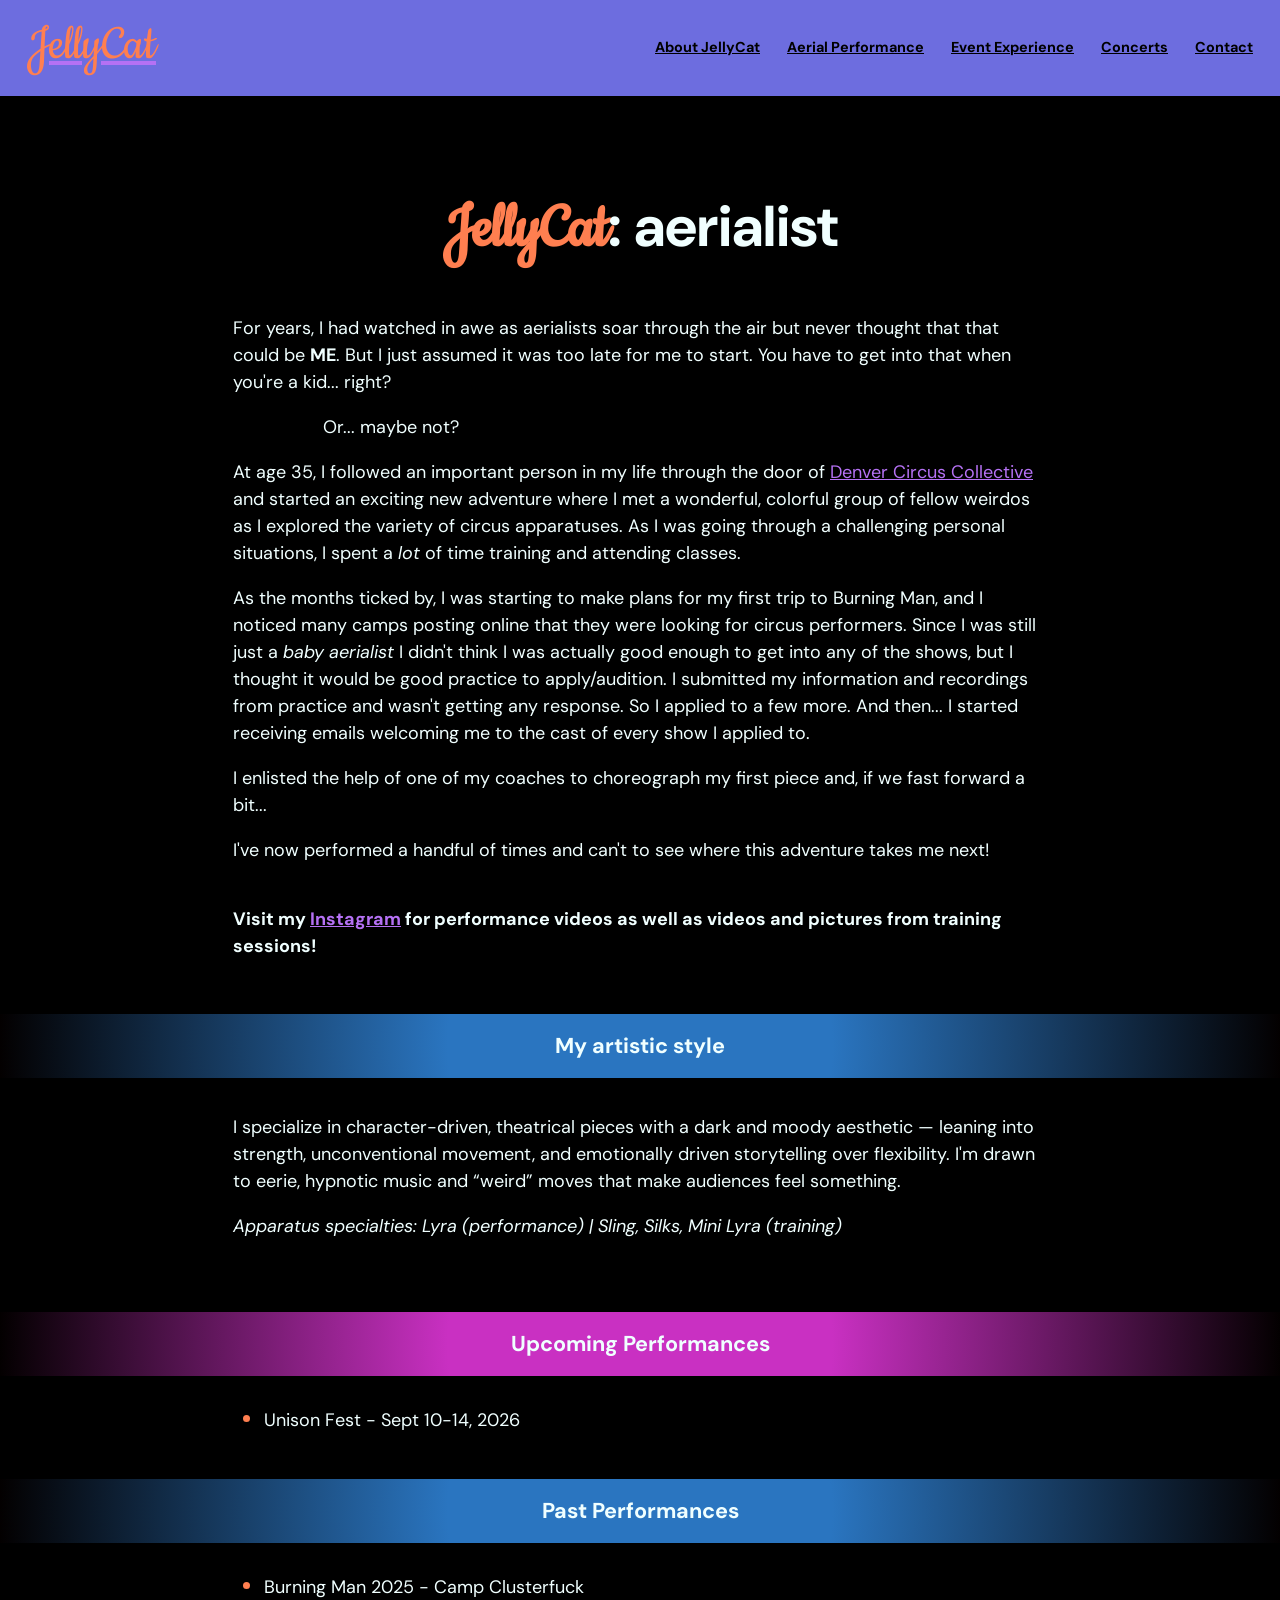
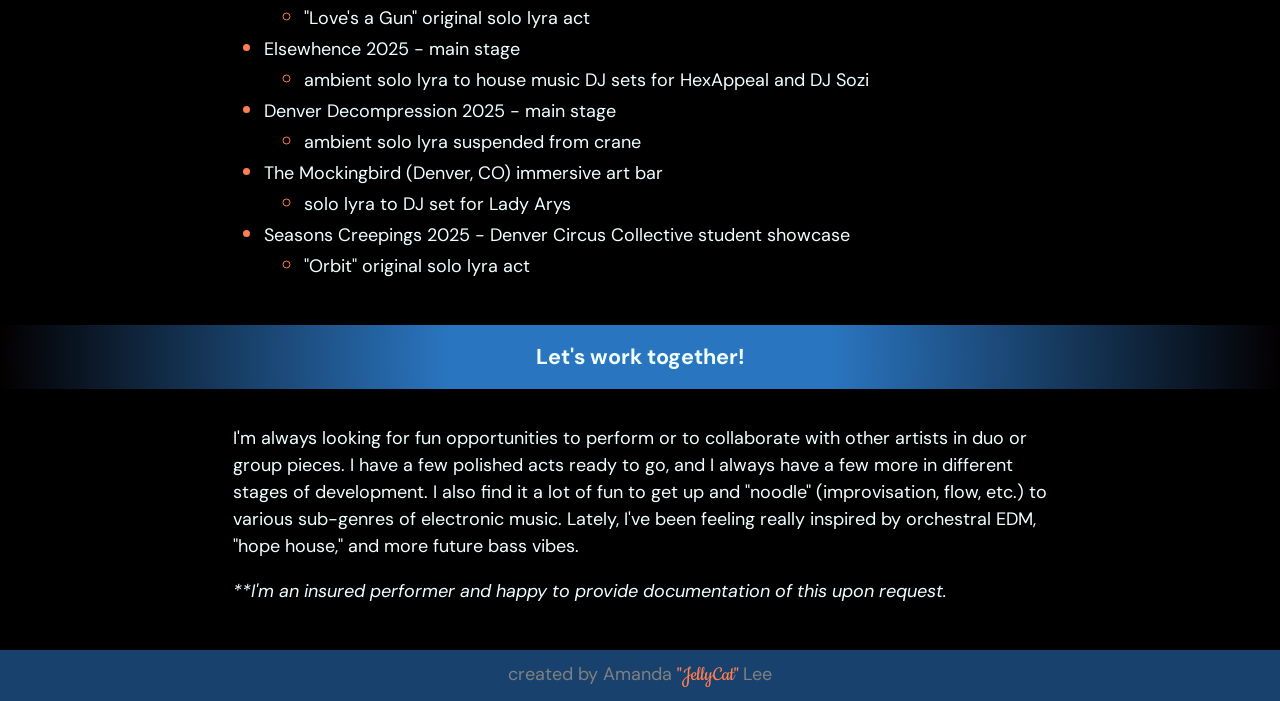
==== commit 5a999595: "update event participation experience, show listing, and aerial" ====
--- a/aerial.html
+++ b/aerial.html
@@ -41,6 +41,10 @@
     <p>I specialize in character-driven, theatrical pieces with a dark and moody aesthetic — leaning into strength, unconventional movement, and emotionally driven storytelling over flexibility. I'm drawn to eerie, hypnotic music and “weird” moves that make audiences feel something.</p>
     <p><i>Apparatus specialties: Lyra (performance)  |  Sling, Silks, Mini Lyra (training)</i></p>
 </p>
+    <h2 class="upcoming">Upcoming Performances</h2>
+    <ul>
+        <li>Unison Fest - Sept 10-14, 2026</li>
+    </ul>
 
     <h2>Past Performances</h2>
     <ul>
--- a/style.css
+++ b/style.css
@@ -131,7 +131,6 @@
     text-align: left;
     line-height: 1.5;
     width: 65%;
-    text-align: left;
     margin: 0 auto;
 }
 
@@ -308,12 +307,12 @@
     }
 
     /* Lists */
-ul {
-    padding: 0 18px;
-    margin-left: 0.5rem;
-    max-width: 100%;
-    width: 100%;
-}
+    ul {
+        padding: 0 18px;
+        margin-left: 0.5rem;
+        max-width: 100%;
+        width: 100%;
+    }
 
     footer{
         padding: 1rem;
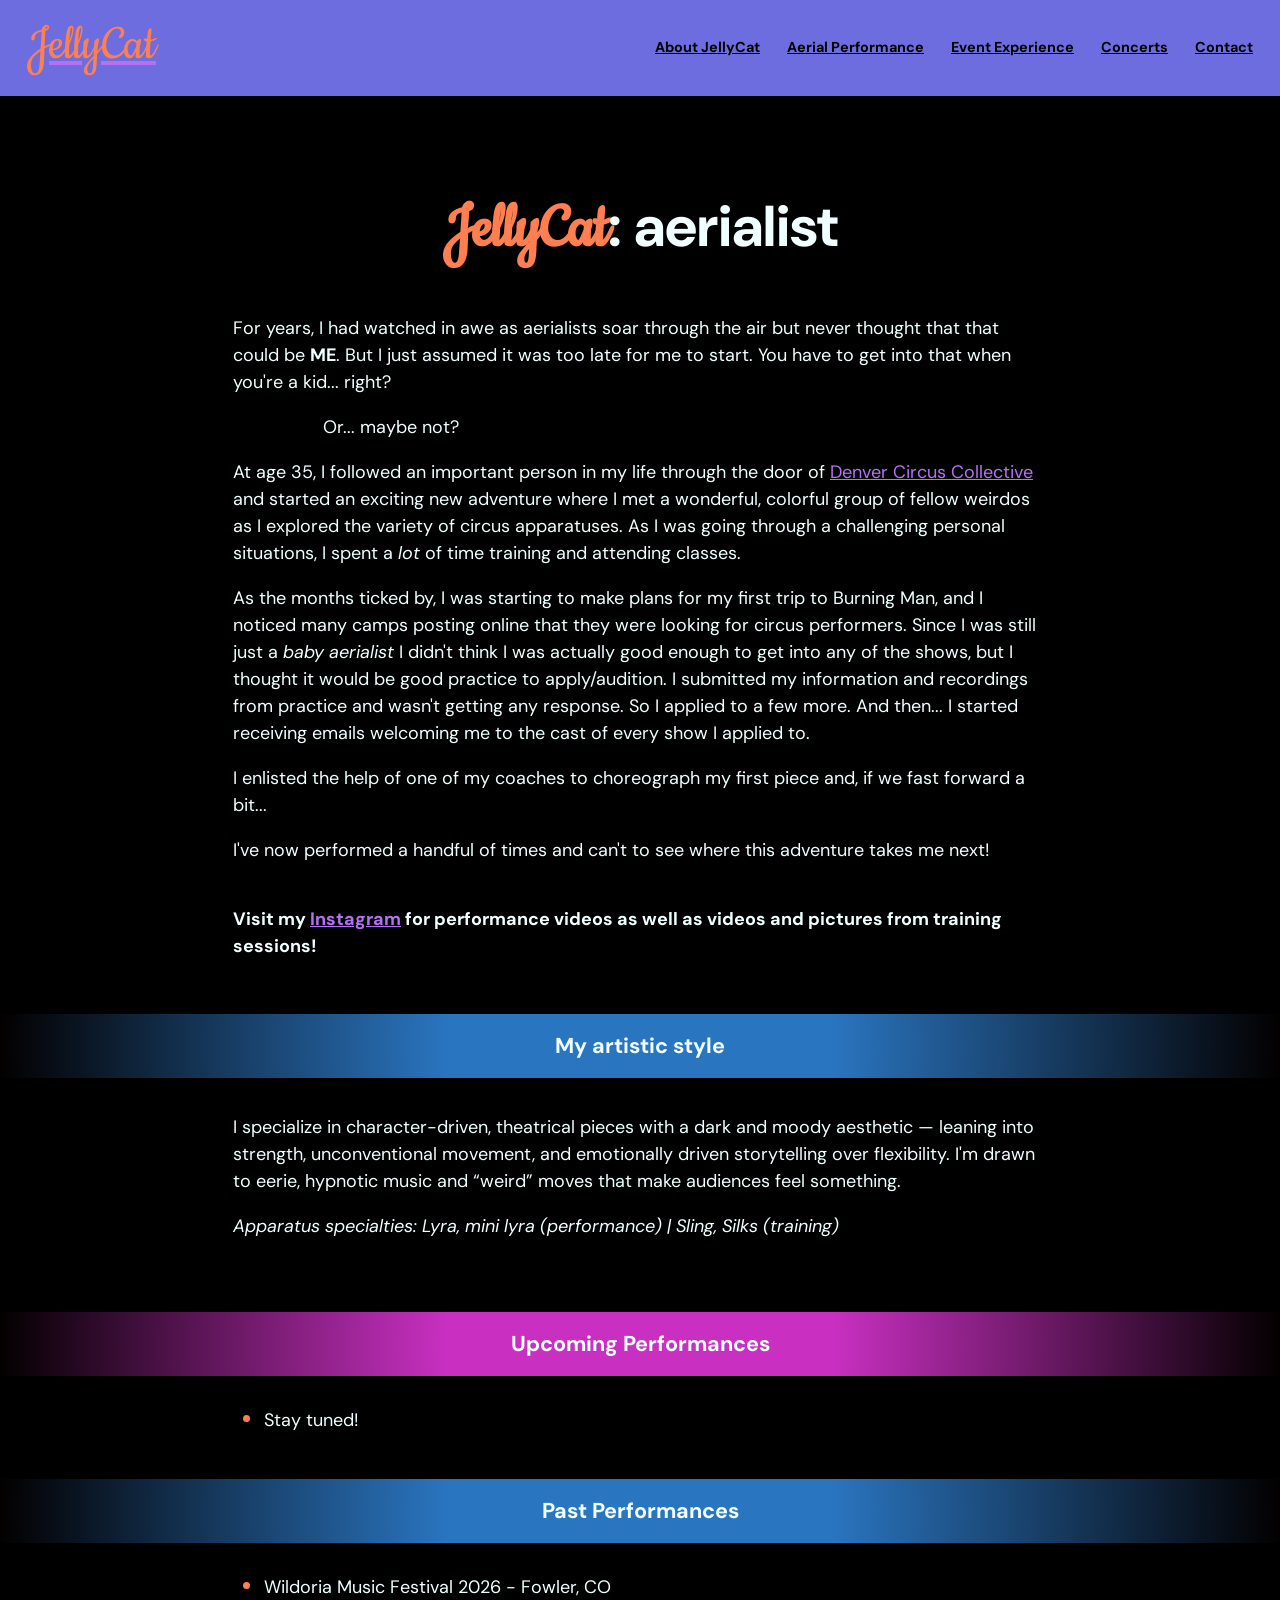
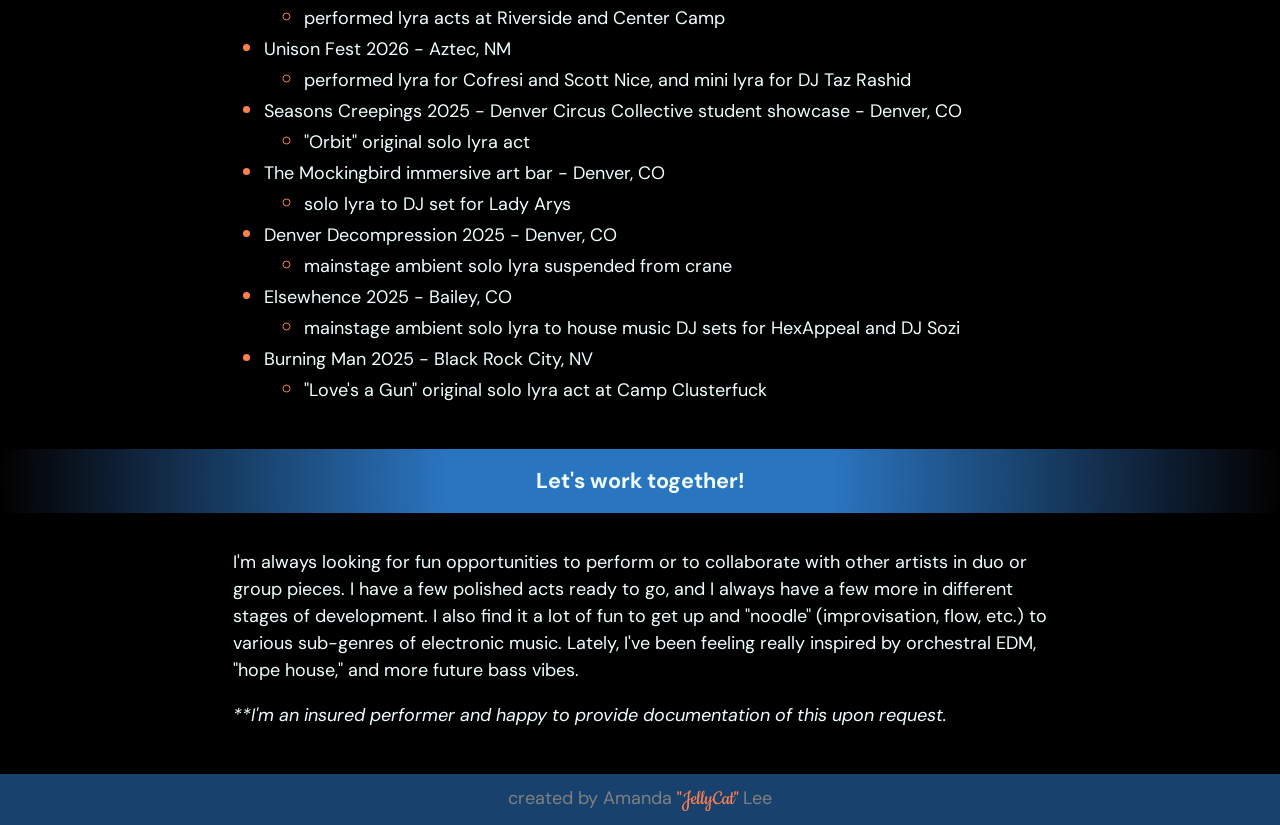
==== commit 98647d1a: "update shows and aerial performance history" ====
--- a/aerial.html
+++ b/aerial.html
@@ -39,25 +39,29 @@
 
     <h2>My artistic style</h2>
     <p>I specialize in character-driven, theatrical pieces with a dark and moody aesthetic — leaning into strength, unconventional movement, and emotionally driven storytelling over flexibility. I'm drawn to eerie, hypnotic music and “weird” moves that make audiences feel something.</p>
-    <p><i>Apparatus specialties: Lyra (performance)  |  Sling, Silks, Mini Lyra (training)</i></p>
+    <p><i>Apparatus specialties: Lyra, mini lyra (performance)  |  Sling, Silks (training)</i></p>
 </p>
     <h2 class="upcoming">Upcoming Performances</h2>
     <ul>
-        <li>Unison Fest - Sept 10-14, 2026</li>
+        <li>Stay tuned!</li>
     </ul>
 
     <h2>Past Performances</h2>
     <ul>
-        <li>Burning Man 2025 - Camp Clusterfuck</li>
-            <ul><li>"Love's a Gun" original solo lyra act</li></ul>
-        <li>Elsewhence 2025 - main stage</li>
-            <ul><li>ambient solo lyra to house music DJ sets for HexAppeal and DJ Sozi</li></ul>
-        <li>Denver Decompression 2025 - main stage</li>
-            <ul><li>ambient solo lyra suspended from crane</li></ul>
-        <li>The Mockingbird (Denver, CO) immersive art bar</li>
+        <li>Wildoria Music Festival 2026 - Fowler, CO</li>
+            <ul><li>performed lyra acts at Riverside and Center Camp</li></ul>
+        <li>Unison Fest 2026 - Aztec, NM</li>
+            <ul><li>performed lyra for Cofresi and Scott Nice, and mini lyra for DJ Taz Rashid</li></ul>
+        <li>Seasons Creepings 2025 - Denver Circus Collective student showcase - Denver, CO</li>
+            <ul><li>"Orbit" original solo lyra act</li></ul>        
+        <li>The Mockingbird immersive art bar - Denver, CO</li>
             <ul><li>solo lyra to DJ set for Lady Arys</li></ul>
-        <li>Seasons Creepings 2025 - Denver Circus Collective student showcase</li>
-            <ul><li>"Orbit" original solo lyra act</li></ul>
+        <li>Denver Decompression 2025 - Denver, CO</li>
+            <ul><li>mainstage ambient solo lyra suspended from crane</li></ul>            
+        <li>Elsewhence 2025 - Bailey, CO</li>
+            <ul><li>mainstage ambient solo lyra to house music DJ sets for HexAppeal and DJ Sozi</li></ul>            
+        <li>Burning Man 2025 - Black Rock City, NV</li>
+            <ul><li>"Love's a Gun" original solo lyra act at Camp Clusterfuck</li></ul>
     </ul>
 
     <h2>Let's work together!</h2>
